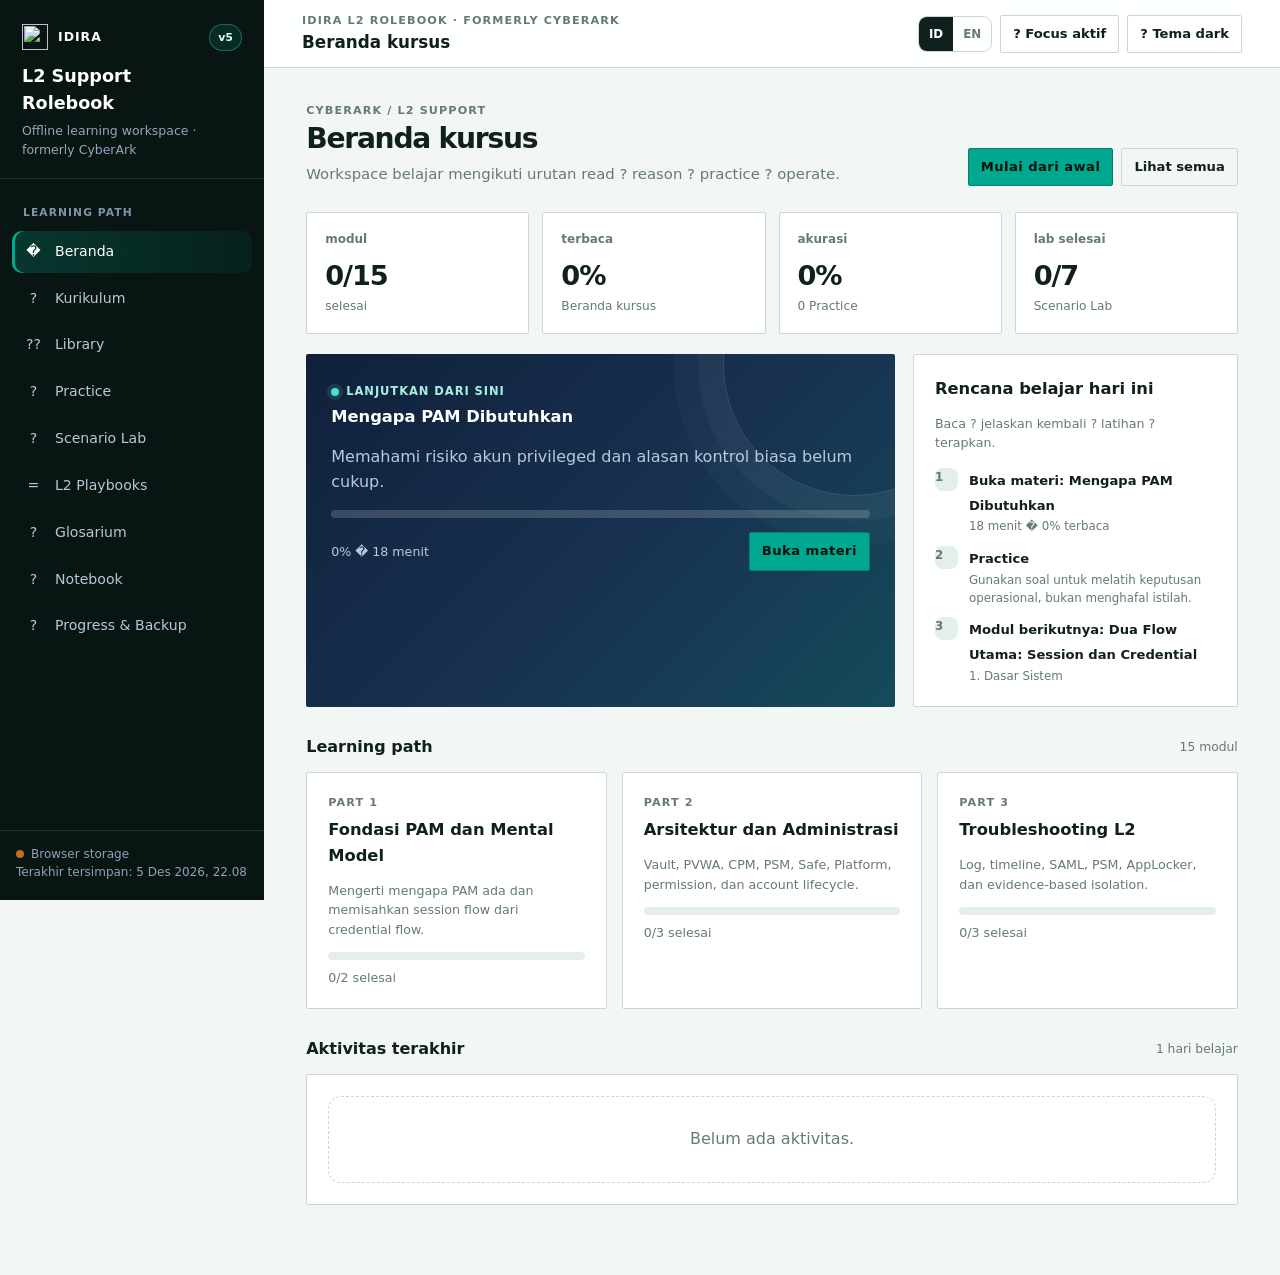
==== index.html @ cd7c9b1c "feat: Render official Idira logo, inject 20 training modules directly to curriculum, and fix compone" ====
<!doctype html>
<html lang="id">
<head>
<meta charset="utf-8">
<meta name="viewport" content="width=device-width,initial-scale=1">
<meta name="theme-color" content="#0b1220">
<title>IDIRA L2 Rolebook — formerly CyberArk</title>
<link rel="stylesheet" href="rolebook-assets/rolebook.css">
<link rel="stylesheet" href="rolebook-assets/rolebook-theme.css">
</head>
<body>
<a class="skip" href="#mainContent">Skip to main content</a>
<div class="app">
<aside class="sidebar" aria-label="Course navigation">
<div class="brand"><div><div class="brand-mark"><img class="brand-logo" src="rolebook-assets/icon-idira-logo.svg" alt="" aria-hidden="true"><span>IDIRA</span></div><h1>L2 Support Rolebook</h1><p>Offline learning workspace · formerly CyberArk</p></div><span class="tag version">v5</span></div>
<nav class="nav" id="mainNav"></nav>
<div class="sidebar-foot"><span class="sync-dot" id="syncDot"></span><span id="syncLabel">Loading progress</span><br><span id="lastSavedLabel"></span></div>
</aside>
<div class="main">
<header class="topbar"><div class="topbar-title"><div class="eyebrow" id="topEyebrow">IDIRA L2 Rolebook · formerly CyberArk</div><strong id="topTitle">Course home</strong></div><div class="top-actions"><div class="lang-group" aria-label="Language"><button data-action="lang" data-lang="id" aria-pressed="true">ID</button><button data-action="lang" data-lang="en" aria-pressed="false">EN</button></div><button class="icon-btn" data-action="focus" id="focusBtn" aria-pressed="false">Focus</button><button class="icon-btn" data-action="theme" id="themeBtn" aria-pressed="false">Theme</button></div></header>
<main class="content" id="mainContent" tabindex="-1"><div id="viewRoot"></div></main>
</div>
</div>
<div class="toast-region" id="toastRegion" aria-live="polite" aria-atomic="true"></div>
<input class="sr-only" type="file" id="importFile" accept="application/json,.json">
<script src="rolebook-assets/course-data.js"></script>
<script src="rolebook-assets/reference-data.js"></script>
<script src="rolebook-assets/reference-sources.js"></script>
<script src="rolebook-assets/cyberark-docs-index.js"></script>
<script src="rolebook-assets/reference-docs-atlas.js"></script>
<script src="rolebook-assets/inject-cyberbrainer.js"></script>
<script src="rolebook-assets/inject-idira-training.js"></script>
<script src="rolebook-assets/reference-deep-core.js"></script>
<script src="rolebook-assets/reference-deep-objects.js"></script>
<script src="rolebook-assets/reference-deep-architecture.js"></script>
<script src="rolebook-assets/reference-finalize.js"></script>
<script src="rolebook-assets/reference-expansion.js"></script>
<script src="rolebook-assets/rolebook-library-helpers.js"></script>
<script src="rolebook-assets/docs-explorer.js"></script>
<script src="rolebook-assets/rolebook.js"></script>
</body>
</html>
---- rolebook-assets/rolebook.css ----
﻿:root{--ink:#14233b;--ink2:#34425a;--muted:#66738a;--line:#d9e0ea;--surface:#fff;--surface2:#f6f8fb;--surface3:#eef3f8;--nav:#0d1729;--brand:#00a88f;--brand2:#087d70;--accent:#f0a33a;--danger:#c94646;--success:#16794f;--shadow:0 18px 45px rgba(20,35,59,.1);--radius:16px;--focus:#ff9f1c;--font:Inter,ui-sans-serif,system-ui,-apple-system,BlinkMacSystemFont,"Segoe UI",sans-serif;--mono:"Cascadia Code",Consolas,monospace}
:root[data-theme=dark]{--ink:#eef4fb;--ink2:#c8d3e2;--muted:#9caac0;--line:#304057;--surface:#101a2b;--surface2:#172235;--surface3:#1d2b41;--nav:#09101d;--brand:#32d5bd;--brand2:#58e5d1;--accent:#ffbd63;--danger:#ff8787;--success:#61d5a0;--shadow:0 18px 45px rgba(0,0,0,.25)}
*{box-sizing:border-box}html{font-size:16px;scroll-behavior:smooth}body{margin:0;background:var(--surface2);color:var(--ink);font-family:var(--font);line-height:1.55}button,input,select,textarea{font:inherit}button{cursor:pointer}button:disabled{cursor:not-allowed;opacity:.62}button:focus-visible,a:focus-visible,input:focus-visible,select:focus-visible,textarea:focus-visible{outline:3px solid var(--focus);outline-offset:3px}.skip{position:fixed;top:-60px;left:16px;z-index:99;background:var(--surface);color:var(--ink);padding:10px 14px;border-radius:8px;border:2px solid var(--focus)}.skip:focus{top:16px}.app{min-height:100vh;display:grid;grid-template-columns:264px minmax(0,1fr)}.sidebar{position:sticky;top:0;height:100vh;background:var(--nav);color:#dbe8f6;display:flex;flex-direction:column;z-index:5}.brand{padding:24px 22px 19px;border-bottom:1px solid rgba(255,255,255,.12);display:flex;justify-content:space-between;gap:10px}.brand-mark{display:flex;align-items:center;gap:10px;font-weight:800;letter-spacing:.08em;font-size:.78rem;color:#fff}.brand-mark i{width:27px;height:27px;border-radius:8px;background:linear-gradient(135deg,var(--brand),#61e8d1);display:grid;place-items:center;color:#06221e;font-style:normal;font-weight:900}.brand h1{margin:13px 0 0;color:#fff;font-size:1.1rem}.brand p{margin:3px 0 0;color:#91a7bf;font-size:.78rem}.version{height:max-content;color:#d9fff7!important;background:rgba(0,168,143,.15)!important;border-color:rgba(81,221,199,.35)!important}.nav{padding:18px 12px;display:grid;gap:5px}.nav-label{padding:8px 11px 4px;color:#7e94ad;text-transform:uppercase;letter-spacing:.1em;font-size:.67rem;font-weight:800}.nav-btn{width:100%;border:0;background:transparent;color:#b9c8d9;text-align:left;display:flex;align-items:center;gap:11px;padding:10px 11px;border-radius:10px;font-size:.88rem;transition:.18s}.nav-btn:hover{background:rgba(255,255,255,.08);color:#fff;transform:translateX(2px)}.nav-btn[aria-current=true]{background:linear-gradient(90deg,rgba(0,168,143,.23),rgba(0,168,143,.08));color:#fff;box-shadow:inset 3px 0 var(--brand)}.nav-icon{width:21px;text-align:center}.sidebar-foot{margin-top:auto;padding:14px 16px 18px;border-top:1px solid rgba(255,255,255,.12);font-size:.75rem;color:#8ea2ba}.sync-dot{display:inline-block;width:8px;height:8px;border-radius:50%;background:var(--accent);margin-right:7px}.sync-dot.online{background:#56d99b}.main{min-width:0;display:flex;flex-direction:column}.topbar{position:sticky;top:0;z-index:4;background:color-mix(in srgb,var(--surface) 92%,transparent);backdrop-filter:blur(13px);border-bottom:1px solid var(--line);min-height:68px;padding:12px clamp(18px,3vw,38px);display:flex;align-items:center;justify-content:space-between;gap:20px}.topbar-title{min-width:0}.eyebrow{font-size:.7rem;text-transform:uppercase;letter-spacing:.1em;color:var(--muted);font-weight:800}.topbar-title strong{display:block;white-space:nowrap;overflow:hidden;text-overflow:ellipsis;font-size:1.05rem}.top-actions,.page-actions,.reader-controls{display:flex;align-items:center;gap:8px;flex-wrap:wrap}.icon-btn,.small-btn,.primary-btn,.quiet-btn,.danger-btn{border:1px solid var(--line);border-radius:9px;background:var(--surface);color:var(--ink);min-height:38px;padding:8px 12px;font-weight:700;font-size:.82rem;text-decoration:none;transition:.18s}.icon-btn:hover,.small-btn:hover,.quiet-btn:hover{transform:translateY(-1px);box-shadow:0 6px 16px rgba(20,35,59,.1);border-color:var(--brand)}.primary-btn{background:var(--brand);border-color:var(--brand);color:#05241f;box-shadow:0 8px 18px rgba(0,168,143,.18)}.primary-btn:hover{background:var(--brand2);transform:translateY(-1px)}.quiet-btn{background:var(--surface2)}.danger-btn{color:var(--danger);border-color:color-mix(in srgb,var(--danger) 45%,var(--line))}.lang-group{display:flex;border:1px solid var(--line);border-radius:9px;overflow:hidden;background:var(--surface)}.lang-group button{border:0;background:transparent;color:var(--muted);padding:8px 10px;font-size:.74rem;font-weight:800}.lang-group button[aria-pressed=true]{background:var(--ink);color:var(--surface)}.content{width:min(1420px,100%);margin:0 auto;padding:34px clamp(18px,3.3vw,52px) 70px}.view{animation:fade .22s ease both}@keyframes fade{from{opacity:0;transform:translateY(4px)}to{opacity:1;transform:none}}.page-head{display:flex;align-items:flex-end;justify-content:space-between;gap:22px;margin-bottom:26px}.page-head h2{margin:3px 0 0;font-size:clamp(1.55rem,2.2vw,2.15rem);letter-spacing:-.045em;line-height:1.15}.page-head p{margin:8px 0 0;color:var(--muted);max-width:720px;font-size:.93rem}.metric-grid{display:grid;grid-template-columns:repeat(4,minmax(0,1fr));gap:13px;margin-bottom:20px}.metric,.card{background:var(--surface);border:1px solid var(--line);border-radius:var(--radius);box-shadow:0 4px 16px rgba(20,35,59,.035)}.metric{padding:17px 18px}.metric-label{color:var(--muted);font-size:.75rem;font-weight:700}.metric-value{font-size:1.7rem;font-weight:850;letter-spacing:-.04em;margin-top:6px}.metric-sub{font-size:.76rem;color:var(--muted)}.card-pad{padding:21px}.card h3{margin:0;font-size:1.02rem}.card p{color:var(--muted)}.muted{color:var(--muted)}.small{font-size:.79rem}.layout-2{display:grid;grid-template-columns:minmax(0,1.45fr) minmax(280px,.8fr);gap:18px}.layout-3{display:grid;grid-template-columns:repeat(3,minmax(0,1fr));gap:15px}.section-title{display:flex;align-items:center;justify-content:space-between;gap:12px;margin:28px 0 12px}.section-title h3{margin:0;font-size:1rem}.section-title span{color:var(--muted);font-size:.77rem}.progress-track{height:8px;background:var(--surface3);border-radius:999px;overflow:hidden}.progress-fill{height:100%;background:linear-gradient(90deg,var(--brand),#54d5bf);border-radius:inherit;transition:width .35s}.hero-card{background:linear-gradient(135deg,#10203a,#183351 58%,#0e6e66 160%);color:#fff;border:0;position:relative;overflow:hidden}.hero-card:after{content:"";position:absolute;width:260px;height:260px;border:1px solid rgba(255,255,255,.14);border-radius:50%;right:-90px;top:-120px;box-shadow:0 0 0 25px rgba(255,255,255,.035),0 0 0 50px rgba(255,255,255,.025)}.hero-card .muted{color:#b9cadc}.hero-content{position:relative;z-index:1;padding:25px}.hero-content p{max-width:650px}.kicker{display:inline-flex;align-items:center;gap:7px;color:#a6f0df;font-size:.72rem;font-weight:800;letter-spacing:.08em;text-transform:uppercase}.kicker:before{content:"";width:8px;height:8px;border-radius:50%;background:#51ddc7;box-shadow:0 0 0 4px rgba(81,221,199,.15)}.split{display:flex;align-items:center;justify-content:space-between;gap:20px}.tag,.badge{display:inline-flex;align-items:center;border-radius:999px;padding:4px 8px;font-size:.69rem;font-weight:800;border:1px solid var(--line);background:var(--surface2);color:var(--ink2)}.badge.complete{background:color-mix(in srgb,var(--success) 14%,var(--surface));border-color:color-mix(in srgb,var(--success) 38%,var(--line));color:var(--success)}.badge.current{background:color-mix(in srgb,var(--brand) 13%,var(--surface));border-color:color-mix(in srgb,var(--brand) 42%,var(--line));color:var(--brand2)}.list{display:grid;gap:10px}.activity{display:flex;gap:12px;padding:11px 0;border-bottom:1px solid var(--line)}.activity:last-child{border:0}.activity-mark{width:29px;height:29px;border-radius:9px;background:var(--surface3);display:grid;place-items:center;flex:none}.activity strong{font-size:.82rem}.activity p{margin:1px 0 0;font-size:.75rem}.plan-list{display:grid;gap:10px;margin-top:15px}.plan-item{display:flex;gap:11px;align-items:flex-start}.plan-num{width:23px;height:23px;border-radius:8px;display:grid;place-items:center;background:var(--surface3);color:var(--brand2);font-weight:900;font-size:.72rem;flex:none}.plan-item strong{font-size:.82rem}.plan-item span{display:block;color:var(--muted);font-size:.74rem}.search-row{display:flex;gap:10px;flex-wrap:wrap;margin-bottom:18px}.field{width:100%;background:var(--surface);color:var(--ink);border:1px solid var(--line);border-radius:10px;padding:10px 12px;min-height:42px}.module-grid{display:grid;grid-template-columns:repeat(2,minmax(0,1fr));gap:13px}.module-card{padding:17px;border:1px solid var(--line);border-radius:14px;background:var(--surface);display:flex;flex-direction:column;gap:10px;min-height:190px;transition:.18s}.module-card:hover{transform:translateY(-2px);box-shadow:var(--shadow);border-color:var(--brand)}.module-top,.module-foot{display:flex;align-items:flex-start;justify-content:space-between;gap:10px}.module-no{font-family:var(--mono);font-size:.7rem;color:var(--brand2);font-weight:800}.module-card h4{font-size:1rem;line-height:1.3;margin:0}.module-card p{font-size:.8rem;margin:0}.module-tags{display:flex;gap:7px;flex-wrap:wrap}.module-foot{margin-top:auto;align-items:center}.part-block{margin-top:26px}.part-head{display:flex;align-items:flex-start;justify-content:space-between;gap:18px;margin-bottom:11px}.part-head h3{margin:0;font-size:1.08rem}.part-head p{margin:3px 0 0;color:var(--muted);font-size:.8rem}
.reader-shell{display:grid;grid-template-columns:235px minmax(0,1fr);gap:18px;align-items:start}.reader-side{position:sticky;top:91px;max-height:calc(100vh - 115px);overflow:auto}.reader-side h3{font-size:.75rem;text-transform:uppercase;letter-spacing:.1em;color:var(--muted);margin:0 0 9px}.reader-nav{display:grid;gap:5px}.reader-nav button{border:1px solid transparent;background:transparent;color:var(--ink2);text-align:left;border-radius:10px;padding:9px 10px;font-size:.78rem;line-height:1.35}.reader-nav button:hover,.reader-nav button.active{background:var(--surface);border-color:var(--brand);color:var(--ink)}.reader-nav button strong{display:block;font-size:.72rem;color:var(--brand2);margin-bottom:2px}.reader-main{min-width:0}.reader-head{padding:23px 25px;border-bottom:1px solid var(--line)}.reader-head-top{display:flex;align-items:flex-start;justify-content:space-between;gap:20px}.reader-head h2{margin:5px 0 0;font-size:clamp(1.45rem,2.4vw,2.1rem);line-height:1.12;letter-spacing:-.05em}.reader-head p{color:var(--muted);margin:9px 0 0;max-width:760px}.reader-meta{display:flex;gap:7px;flex-wrap:wrap;margin-top:14px}.reader-meta button{cursor:pointer}.reader-scroll{max-height:calc(100vh - 245px);min-height:430px;overflow:auto;padding:26px 30px 34px;scroll-behavior:smooth}.lesson-content{max-width:860px}.lesson-block h2{font-size:1.42rem;letter-spacing:-.035em;line-height:1.2;margin:0 0 10px}.lesson-block h3{font-size:1.04rem;letter-spacing:-.02em;margin:25px 0 7px}.lesson-block p{margin:0 0 13px;color:var(--ink2);font-size:.96rem;line-height:1.78}.lesson-block li{color:var(--ink2);font-size:.94rem;line-height:1.7;margin:5px 0}.lesson-block ul,.lesson-block ol{padding-left:22px}.callout{border-left:4px solid var(--brand);background:color-mix(in srgb,var(--brand) 8%,var(--surface));padding:14px 16px;border-radius:0 11px 11px 0;margin:18px 0;color:var(--ink2)}.callout.safe{border-left-color:var(--success)}.callout.warn{border-left-color:var(--accent)}.reader-extras{display:grid;grid-template-columns:repeat(2,minmax(0,1fr));gap:13px;margin:24px 0}.extra-card{border:1px solid var(--line);border-radius:13px;padding:15px;background:var(--surface2)}.extra-card h3{margin:0 0 9px;font-size:.9rem}.extra-card ul{padding-left:19px;margin:0}.extra-card li{font-size:.8rem;margin:5px 0;color:var(--ink2)}.reader-footer{padding:17px 25px;border-top:1px solid var(--line);display:flex;align-items:center;justify-content:space-between;gap:12px;flex-wrap:wrap}.gate{margin-top:20px;padding:15px;border-radius:13px;background:var(--surface2);border:1px solid var(--line);display:flex;align-items:center;justify-content:space-between;gap:14px}.gate.ready{border-color:color-mix(in srgb,var(--success) 50%,var(--line));background:color-mix(in srgb,var(--success) 8%,var(--surface))}.gate strong{display:block;font-size:.84rem}.gate span{display:block;color:var(--muted);font-size:.76rem;margin-top:3px}.reader-note{margin-top:20px}.reader-note textarea{min-height:105px}.check-list{display:grid;gap:9px;padding:0;margin:0;list-style:none}.check-list li{display:flex;gap:9px;align-items:flex-start;color:var(--ink2);font-size:.82rem}.check-list li:before{content:"✓";width:19px;height:19px;border-radius:6px;background:color-mix(in srgb,var(--brand) 15%,var(--surface));color:var(--brand2);display:grid;place-items:center;font-weight:900;font-size:.7rem;flex:none}.form-grid{display:grid;grid-template-columns:repeat(2,minmax(0,1fr));gap:15px}.form-label{display:grid;gap:6px;color:var(--ink2);font-size:.78rem;font-weight:800}.notice{border-left:4px solid var(--accent);background:color-mix(in srgb,var(--accent) 10%,var(--surface));padding:13px 15px;border-radius:0 10px 10px 0;color:var(--ink2);font-size:.81rem}.quiz-head{display:flex;align-items:center;justify-content:space-between;gap:15px;margin-bottom:15px}.quiz-head strong{font-size:.8rem}.quiz-head span{font-size:.75rem;color:var(--muted)}.question-card{max-width:920px}.question-card h3{font-size:1.35rem;line-height:1.35;letter-spacing:-.03em;margin:6px 0 22px}.choice-grid{display:grid;gap:9px}.choice{width:100%;text-align:left;border:1px solid var(--line);background:var(--surface);color:var(--ink);border-radius:12px;padding:13px 15px;display:flex;align-items:flex-start;gap:11px;line-height:1.45}.choice:hover{border-color:var(--brand);background:color-mix(in srgb,var(--brand) 4%,var(--surface))}.choice.selected{border-color:var(--brand);box-shadow:inset 0 0 0 2px var(--brand);background:color-mix(in srgb,var(--brand) 7%,var(--surface))}.choice.correct{border-color:var(--success);background:color-mix(in srgb,var(--success) 9%,var(--surface))}.choice.wrong{border-color:var(--danger);background:color-mix(in srgb,var(--danger) 8%,var(--surface))}.choice-indicator{width:24px;height:24px;border-radius:50%;border:2px solid var(--line);display:grid;place-items:center;flex:none;font-size:.7rem;font-weight:900}.choice.selected .choice-indicator{border-color:var(--brand);background:var(--brand);color:#05241f}.choice.correct .choice-indicator{border-color:var(--success);background:var(--success);color:#fff}.choice.wrong .choice-indicator{border-color:var(--danger);background:var(--danger);color:#fff}.feedback{margin-top:17px;padding:15px;border-radius:12px;border:1px solid var(--line)}.feedback.good{border-color:color-mix(in srgb,var(--success) 45%,var(--line));background:color-mix(in srgb,var(--success) 8%,var(--surface))}.feedback.bad{border-color:color-mix(in srgb,var(--danger) 45%,var(--line));background:color-mix(in srgb,var(--danger) 7%,var(--surface))}.feedback strong{display:block;font-size:.88rem}.feedback p{margin:5px 0 0;color:var(--ink2);font-size:.82rem}.quiz-actions{display:flex;justify-content:space-between;align-items:center;gap:10px;margin-top:20px;flex-wrap:wrap}.result-score{font-size:3rem;font-weight:900;letter-spacing:-.06em;color:var(--brand2)}.result-label{color:var(--muted);font-size:.86rem}.result-grid{display:grid;grid-template-columns:repeat(3,minmax(0,1fr));gap:10px;margin:18px 0}.result-stat{background:var(--surface2);border-radius:11px;padding:13px}.result-stat strong{display:block;font-size:1.2rem}.result-stat span{font-size:.73rem;color:var(--muted)}.segmented{display:flex;gap:5px;padding:4px;border:1px solid var(--line);background:var(--surface2);border-radius:11px;width:max-content;max-width:100%;flex-wrap:wrap}.segmented button{border:0;background:transparent;color:var(--muted);border-radius:8px;padding:8px 11px;font-size:.76rem;font-weight:800}.segmented button.active{background:var(--surface);color:var(--ink);box-shadow:0 2px 8px rgba(20,35,59,.08)}
.case-shell,.guide-shell,.notebook-shell{display:grid;grid-template-columns:280px minmax(0,1fr);gap:16px}.case-list,.guide-list,.note-tabs{display:grid;gap:7px}.case-list button,.guide-list button,.note-tabs button{border:1px solid var(--line);background:var(--surface);color:var(--ink);border-radius:10px;text-align:left;padding:11px 12px}.case-list button:hover,.case-list button.active,.guide-list button.active,.note-tabs button.active{border-color:var(--brand);background:color-mix(in srgb,var(--brand) 6%,var(--surface))}.case-list strong,.guide-list strong,.note-tabs strong{display:block;font-size:.8rem}.case-list span,.guide-list span,.note-tabs span{display:block;color:var(--muted);font-size:.7rem;margin-top:2px}.case-detail h3,.guide-detail h3{font-size:1.35rem;margin:4px 0;letter-spacing:-.04em}.case-detail p,.guide-detail p{font-size:.88rem}.evidence{display:grid;gap:7px;margin:14px 0}.evidence-item{display:flex;gap:9px;font-size:.81rem;color:var(--ink2);background:var(--surface2);padding:9px;border-radius:9px}.evidence-item:before{content:"•";color:var(--brand);font-size:1.25rem;line-height:.8}.investigation{counter-reset:invest}.investigation li{counter-increment:invest;list-style:none;display:flex;gap:10px;color:var(--ink2);font-size:.82rem;margin:9px 0}.investigation li:before{content:counter(invest);width:22px;height:22px;border-radius:7px;background:var(--surface3);color:var(--brand2);display:grid;place-items:center;font-weight:900;font-size:.7rem;flex:none}.step-list{counter-reset:steps;display:grid;gap:8px;padding:0;margin:0;list-style:none}.step-list li{counter-increment:steps;display:flex;gap:10px;font-size:.82rem;color:var(--ink2)}.step-list li:before{content:counter(steps);display:grid;place-items:center;width:22px;height:22px;border-radius:7px;background:var(--surface3);color:var(--brand2);font-weight:900;font-size:.7rem;flex:none}.guide-detail h4,.case-detail h4{margin:19px 0 7px;font-size:.87rem}.glossary-grid{display:grid;grid-template-columns:repeat(3,minmax(0,1fr));gap:11px}.term-card{border:1px solid var(--line);background:var(--surface);border-radius:13px;padding:15px;min-height:150px;display:flex;flex-direction:column;gap:9px}.term-card button{border:0;background:transparent;padding:0;text-align:left;color:var(--ink)}.term-card strong{font-size:.94rem}.term-card p{font-size:.8rem;margin:0;color:var(--muted)}.term-actions{display:flex;justify-content:space-between;align-items:center;margin-top:auto}.known{color:var(--success);font-size:.73rem;font-weight:800}textarea.field{resize:vertical;min-height:280px;line-height:1.6}.activity-table{display:grid}.activity-row{display:grid;grid-template-columns:125px 1fr 85px;gap:12px;padding:11px 0;border-bottom:1px solid var(--line);font-size:.78rem}.activity-row span{color:var(--muted)}.heatmap{display:flex;gap:5px;flex-wrap:wrap}.heat-day{width:22px;height:22px;border-radius:5px;background:var(--surface3);border:1px solid var(--line)}.heat-day.active{background:var(--brand);border-color:var(--brand)}.heat-day.today{box-shadow:0 0 0 2px var(--focus)}.empty{padding:30px;text-align:center;color:var(--muted);border:1px dashed var(--line);border-radius:13px}.toast-region{position:fixed;right:20px;bottom:20px;z-index:20;display:grid;gap:9px;max-width:min(390px,calc(100vw - 40px))}.toast{background:var(--nav);color:#fff;border:1px solid rgba(255,255,255,.18);box-shadow:var(--shadow);border-radius:11px;padding:12px 14px;font-size:.8rem;animation:toast-in .2s ease both}.toast.ok{border-left:4px solid #54d99b}.toast.warn{border-left:4px solid var(--accent)}@keyframes toast-in{from{opacity:0;transform:translateY(8px)}to{opacity:1;transform:none}}.sr-only{position:absolute;width:1px;height:1px;padding:0;margin:-1px;overflow:hidden;clip:rect(0,0,0,0);white-space:nowrap;border:0}.no-motion *{animation:none!important;transition:none!important;scroll-behavior:auto!important}
@media(max-width:1100px){.app{grid-template-columns:220px minmax(0,1fr)}.metric-grid{grid-template-columns:repeat(2,minmax(0,1fr))}.glossary-grid{grid-template-columns:repeat(2,minmax(0,1fr))}.reader-shell{grid-template-columns:205px minmax(0,1fr)}}@media(max-width:820px){.app{display:block}.sidebar{height:auto;position:sticky;top:0}.brand{padding:13px 17px}.brand h1,.brand p{display:none}.nav{display:flex;overflow:auto;padding:8px 10px;border-top:1px solid rgba(255,255,255,.1);gap:5px}.nav-label{display:none}.nav-btn{width:auto;white-space:nowrap;padding:9px 11px;font-size:.76rem}.nav-icon{display:none}.sidebar-foot{display:none}.topbar{top:54px;min-height:58px;padding:10px 14px}.topbar-title strong{font-size:.88rem}.top-actions{gap:4px}.icon-btn,.small-btn,.primary-btn,.quiet-btn,.danger-btn{min-height:35px;padding:7px 9px;font-size:.74rem}.content{padding:24px 14px 55px}.page-head{display:block}.page-actions{margin-top:14px}.layout-2,.layout-3,.case-shell,.guide-shell,.notebook-shell{grid-template-columns:1fr}.reader-shell{display:block}.reader-side{position:static;max-height:none;margin-bottom:13px}.reader-nav,.case-list,.guide-list,.note-tabs{display:flex;overflow:auto;padding-bottom:3px}.reader-nav button,.case-list button,.guide-list button,.note-tabs button{min-width:190px}.reader-scroll{max-height:none;min-height:0;padding:22px 18px 28px}.reader-head{padding:19px}.reader-footer{padding:15px 18px}.reader-extras,.form-grid{grid-template-columns:1fr}.module-grid{grid-template-columns:1fr}.glossary-grid{grid-template-columns:1fr}.activity-row{grid-template-columns:90px 1fr}.activity-row span:last-child{display:none}}
@media(prefers-reduced-motion:reduce){*,*::before,*::after{animation-duration:.001ms!important;animation-iteration-count:1!important;scroll-behavior:auto!important;transition-duration:.001ms!important}}

.focus-mode .app{grid-template-columns:1fr}.focus-mode .sidebar{display:none}.focus-mode .content{width:min(1120px,100%)}@media(max-width:820px){.focus-mode .topbar{top:0}}

.atlas-intro{margin-bottom:20px;border-color:color-mix(in srgb,var(--brand) 40%,var(--line));background:color-mix(in srgb,var(--brand) 3%,var(--surface))}
.atlas-map{display:flex;align-items:center;gap:12px;margin-top:16px;flex-wrap:wrap}
.atlas-map div{background:var(--surface);border:1px solid var(--line);border-radius:12px;padding:12px 16px;flex:1;min-width:140px;box-shadow:0 4px 12px rgba(0,0,0,.03)}
.atlas-map.secondary div{background:var(--surface2)}
.atlas-map i{color:var(--muted);font-style:normal;font-weight:900}
.atlas-map strong{display:block;font-size:1.1rem;color:var(--brand2)}
.atlas-map span{display:block;font-weight:800;font-size:.85rem;margin-top:2px}
.atlas-map small{display:block;color:var(--muted);font-size:.75rem;line-height:1.3;margin-top:4px}
.ref-shell{display:grid;grid-template-columns:260px minmax(0,1fr);gap:16px;align-items:start}
.ref-list{display:flex;flex-direction:column;gap:6px;position:sticky;top:80px;max-height:calc(100vh - 100px);overflow-y:auto}
.ref-item{text-align:left;border:1px solid var(--line);background:var(--surface);border-radius:10px;padding:12px;transition:.15s}
.ref-item:hover,.ref-item.active{border-color:var(--brand);background:color-mix(in srgb,var(--brand) 5%,var(--surface))}
.ref-item strong{display:block;font-size:.85rem}
.ref-item span{display:block;font-size:.72rem;color:var(--muted);margin-top:3px}
.ref-entry{border-bottom:1px solid var(--line);padding-bottom:24px;margin-bottom:24px}
.ref-entry:last-child{border-bottom:0;padding-bottom:0;margin-bottom:0}
.ref-entry h3{font-size:1.4rem;letter-spacing:-.03em;margin:8px 0 18px}
.ref-section{margin-bottom:18px}
.ref-section h4{font-size:.88rem;text-transform:uppercase;letter-spacing:.05em;color:var(--muted);margin:0 0 8px;border-bottom:1px solid var(--surface3);padding-bottom:6px}
.ref-section p,.ref-section li{font-size:.9rem;line-height:1.65;color:var(--ink2)}
.ref-section ul{margin:0;padding-left:20px}
.ref-section li{margin-bottom:6px}
.definition-lead p{font-size:1.05rem;color:var(--ink);font-weight:500;line-height:1.6}
.coverage-grid{display:grid;grid-template-columns:repeat(auto-fill,minmax(240px,1fr));gap:10px}
.coverage-item{text-align:left;border:1px solid var(--line);background:var(--surface);border-radius:10px;padding:12px;transition:.15s}
.coverage-item:hover{border-color:var(--brand);box-shadow:var(--shadow);transform:translateY(-2px)}
.coverage-item strong{display:block;font-size:.85rem}
.coverage-item span{display:block;font-size:.72rem;color:var(--brand2);margin-top:4px}
@media(max-width:820px){.ref-shell{grid-template-columns:1fr}.ref-list{position:static;max-height:300px}.atlas-map{flex-direction:column;align-items:stretch}.atlas-map i{display:none}}

.coverage-item.active{border-color:var(--brand);background:color-mix(in srgb,var(--brand) 6%,var(--surface))}

.prereq-grid { display: grid; gap: 8px; margin-top: 14px; grid-template-columns: repeat(auto-fill, minmax(220px, 1fr)); }
.prereq-link { background: var(--surface2); border: 1px solid var(--line); border-radius: 9px; padding: 10px 14px; text-align: left; transition: 0.18s; cursor: pointer; display: flex; flex-direction: column; }
.prereq-link:hover { background: var(--surface); border-color: var(--brand); transform: translateY(-1px); box-shadow: 0 4px 12px rgba(0,168,143,0.1); }
.prereq-link strong, .prereq-link span { font-weight: 800; font-size: 0.88rem; color: var(--ink); display: block; margin-bottom: 3px; }
.prereq-link small { font-size: 0.72rem; color: var(--muted); }
.prereq-link.required { border-left: 3px solid var(--brand); }
.read-first { margin-bottom: 24px; padding-bottom: 20px; border-bottom: 1px solid var(--line); }
.read-first-head { display: flex; align-items: flex-start; justify-content: space-between; gap: 15px; }
.read-first-head h3 { margin: 4px 0 0; font-size: 1.15rem; }
.read-first-head p { margin: 4px 0 0; color: var(--muted); font-size: 0.82rem; }
.article-meta { display: flex; justify-content: space-between; align-items: flex-start; gap: 20px; margin-bottom: 18px; }
.meta-chips { display: flex; gap: 8px; }
.provenance-banner { background: color-mix(in srgb, var(--brand) 6%, var(--surface2)); border: 1px solid color-mix(in srgb, var(--brand) 35%, var(--line)); padding: 14px 18px; border-radius: 11px; margin-bottom: 24px; }
.provenance-banner p { margin: 5px 0 0; font-size: 0.82rem; color: var(--ink2); }
.chapter-section { margin-top: 24px; }
.chapter-section h4 { font-size: 1.05rem; margin: 0 0 10px; color: var(--ink); border-bottom: 1px solid var(--line); padding-bottom: 6px; }
.chapter-section p { font-size: 0.95rem; line-height: 1.6; margin: 0 0 14px; color: var(--ink2); }
.chapter-section ul { margin: 0 0 14px; padding-left: 20px; color: var(--ink2); font-size: 0.93rem; }
.chapter-section li { margin-bottom: 6px; }
.source-marks { display: inline-flex; gap: 4px; margin-left: 6px; vertical-align: baseline; }
.source-mark { background: var(--surface2); border: 1px solid var(--line); color: var(--muted); font-size: 0.65rem; font-weight: 800; border-radius: 4px; padding: 2px 5px; cursor: pointer; transition: 0.15s; }
.source-mark:hover { background: var(--brand); color: #05241f; border-color: var(--brand); }
.evidence-grid { display: grid; grid-template-columns: 1fr 1fr; gap: 20px; margin-top: 28px; }
.version-warning { margin-top: 28px; background: color-mix(in srgb, var(--danger) 8%, var(--surface)); border-left: 4px solid var(--danger); padding: 14px 18px; border-radius: 4px 12px 12px 4px; }
.version-warning p { margin: 6px 0 0; font-size: 0.85rem; color: var(--ink2); }
.article-sources { display: grid; gap: 8px; margin-top: 14px; grid-template-columns: repeat(auto-fill, minmax(260px, 1fr)); }
.source-card-mini { background: var(--surface2); border: 1px solid var(--line); border-radius: 9px; padding: 10px 14px; text-align: left; cursor: pointer; transition: 0.18s; }
.source-card-mini:hover { border-color: var(--brand); background: var(--surface); }
.source-card-mini strong { display: block; font-size: 0.72rem; color: var(--brand); margin-bottom: 3px; }
.source-card-mini span { display: block; font-size: 0.85rem; font-weight: 700; margin-bottom: 3px; }
.source-card-mini small { font-size: 0.7rem; color: var(--muted); }
.bibliography-intro { margin-bottom: 24px; }
.source-catalog { display: grid; gap: 16px; }
.source-record { background: var(--surface); border: 1px solid var(--line); border-radius: 12px; padding: 18px 22px; transition: 0.2s; }
.source-record.active { border-color: var(--brand); box-shadow: 0 0 0 1px var(--brand), 0 6px 20px rgba(0,168,143,0.12); }
.source-record-top { display: flex; justify-content: space-between; margin-bottom: 8px; }
.source-id { font-weight: 800; color: var(--brand); font-size: 0.85rem; }
.source-record h3 { margin: 0 0 6px; font-size: 1.1rem; }
.source-record p { margin: 0 0 8px; color: var(--ink2); }
.inline-ref { display: inline-flex; align-items: center; background: color-mix(in srgb, var(--brand) 12%, transparent); border: 1px solid color-mix(in srgb, var(--brand) 40%, transparent); color: var(--brand2); font-weight: 700; font-size: inherit; font-family: inherit; padding: 0 5px; border-radius: 6px; margin: 0 2px; cursor: pointer; transition: 0.18s; }
.inline-ref:hover { background: var(--brand); color: #05241f; transform: translateY(-1px); box-shadow: 0 3px 8px rgba(0,168,143,0.18); }
.inline-ref:focus-visible { outline: 3px solid var(--focus); outline-offset: 1px; }
@media (max-width: 820px) { .evidence-grid { grid-template-columns: 1fr; gap: 14px; } .article-sources { grid-template-columns: 1fr; } .prereq-grid { grid-template-columns: 1fr; } }



.brand-logo{width:26px;height:26px;flex:0 0 auto;display:block}.brand-mark span{display:inline-block}
---- rolebook-assets/rolebook-theme.css ----
﻿:root { --ink: #10201e; --ink2: #334c48; --muted: #647a75; --line: #cad8d4; --surface: #ffffff; --surface2: #f2f6f4; --surface3: #e4eeea; --nav: #081512; --brand: #00a88f; --brand2: #087d70; --accent: #c56b19; --focus: #00a88f; --shadow: none; --radius: 2px; }
:root[data-theme="dark"] { --ink: #edf7f3; --ink2: #c1d4ce; --muted: #8ba8a0; --line: #2c4942; --surface: #0d1b18; --surface2: #101f1c; --surface3: #17302a; --nav: #050d0b; --brand: #35d7be; --brand2: #7ae8d6; --accent: #f0a15a; --focus: #35d7be; }
.metric, .card, .module-card, .question-card, .part-block, .choice, .evidence-item, .source-record, .term-card, .atlas-map div { border-radius: 2px !important; box-shadow: none !important; } .field, .icon-btn, .small-btn, .primary-btn, .quiet-btn, .danger-btn, .segmented, .segmented button, .case-list button, .guide-list button, .note-tabs button, .reader-nav button, .step-list button { border-radius: 2px !important; box-shadow: none !important; transition: none !important; } .primary-btn { background: var(--brand) !important; border-color: var(--brand2) !important; color: #03110e !important; font-weight: 800; letter-spacing: 0.035em; } .primary-btn:hover { background: var(--brand2) !important; transform: none !important; box-shadow: 2px 2px 0 var(--brand) !important; } .module-card:hover { transform: none !important; box-shadow: inset 4px 0 var(--brand) !important; }
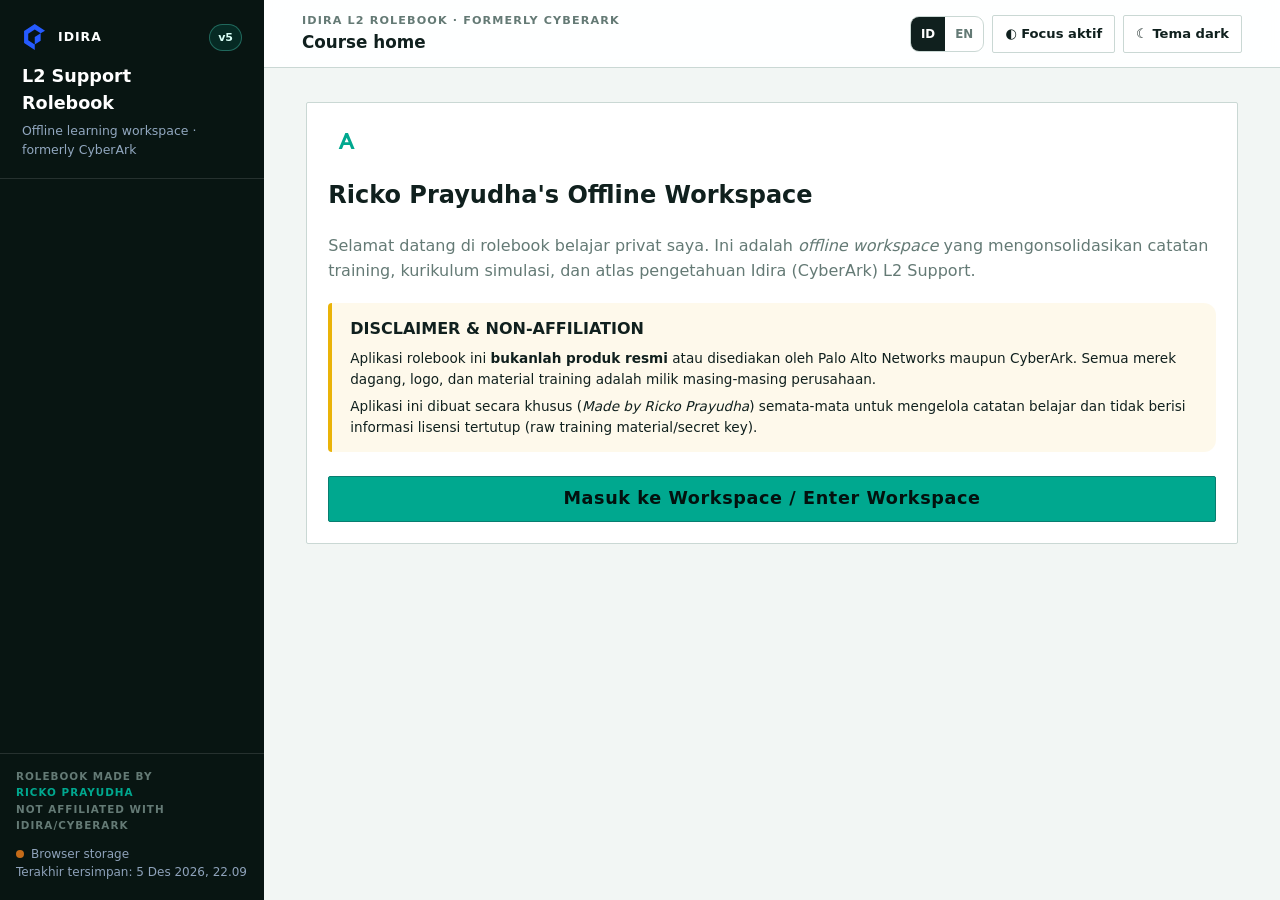
==== commit be05e364: "fix(ui): inject Ricko Prayudha workspace branding, fix render syntax error, update logo to IDIRA" ====
--- a/index.html
+++ b/index.html
@@ -5,7 +5,7 @@
 <meta name="viewport" content="width=device-width,initial-scale=1">
 <meta name="theme-color" content="#0b1220">
 <title>IDIRA L2 Rolebook — formerly CyberArk</title>
-<link rel="stylesheet" href="rolebook-assets/rolebook.css">
+<link rel="stylesheet" href="rolebook-assets/rolebook.css?v=6">
 <link rel="stylesheet" href="rolebook-assets/rolebook-theme.css">
 </head>
 <body>
@@ -14,7 +14,7 @@
 <aside class="sidebar" aria-label="Course navigation">
 <div class="brand"><div><div class="brand-mark"><img class="brand-logo" src="rolebook-assets/icon-idira-logo.svg" alt="" aria-hidden="true"><span>IDIRA</span></div><h1>L2 Support Rolebook</h1><p>Offline learning workspace · formerly CyberArk</p></div><span class="tag version">v5</span></div>
 <nav class="nav" id="mainNav"></nav>
-<div class="sidebar-foot"><span class="sync-dot" id="syncDot"></span><span id="syncLabel">Loading progress</span><br><span id="lastSavedLabel"></span></div>
+<div class="sidebar-foot"><div id="watermark" style="font-size:0.65rem;color:var(--muted);text-transform:uppercase;letter-spacing:1px;font-weight:800;margin-bottom:12px">Rolebook Made By<br><strong style="color:var(--brand)">Ricko Prayudha</strong><br>Not affiliated with Idira/CyberArk</div><span class="sync-dot" id="syncDot"></span><span id="syncLabel">Loading progress</span><br><span id="lastSavedLabel"></span></div>
 </aside>
 <div class="main">
 <header class="topbar"><div class="topbar-title"><div class="eyebrow" id="topEyebrow">IDIRA L2 Rolebook · formerly CyberArk</div><strong id="topTitle">Course home</strong></div><div class="top-actions"><div class="lang-group" aria-label="Language"><button data-action="lang" data-lang="id" aria-pressed="true">ID</button><button data-action="lang" data-lang="en" aria-pressed="false">EN</button></div><button class="icon-btn" data-action="focus" id="focusBtn" aria-pressed="false">Focus</button><button class="icon-btn" data-action="theme" id="themeBtn" aria-pressed="false">Theme</button></div></header>
@@ -37,7 +37,7 @@
 <script src="rolebook-assets/reference-expansion.js"></script>
 <script src="rolebook-assets/rolebook-library-helpers.js"></script>
 <script src="rolebook-assets/docs-explorer.js"></script>
-<script src="rolebook-assets/rolebook.js"></script>
+<script src="rolebook-assets/rolebook.js?v=6"></script>
 </body>
 </html>
 
--- a/rolebook-assets/rolebook.css
+++ b/rolebook-assets/rolebook.css
@@ -87,3 +87,4 @@
 
 
 .brand-logo{width:26px;height:26px;flex:0 0 auto;display:block}.brand-mark span{display:inline-block}
+.nav-icon svg{display:block;width:20px;height:20px}
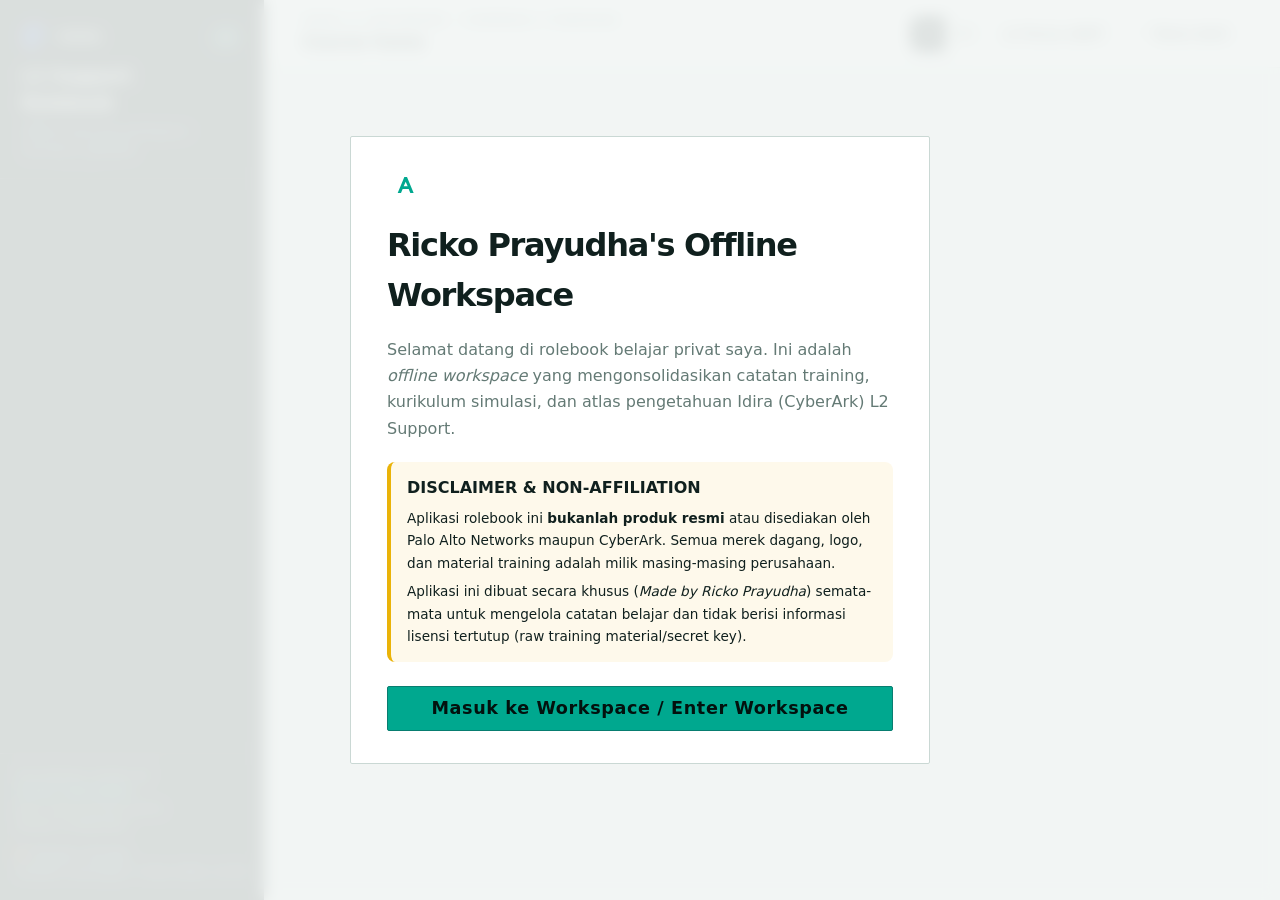
==== commit 92915dc9: "chore: bump asset cache versions to v7 for deployment stability" ====
--- a/index.html
+++ b/index.html
@@ -5,14 +5,14 @@
 <meta name="viewport" content="width=device-width,initial-scale=1">
 <meta name="theme-color" content="#0b1220">
 <title>IDIRA L2 Rolebook — formerly CyberArk</title>
-<link rel="stylesheet" href="rolebook-assets/rolebook.css?v=6">
+<link rel="stylesheet" href="rolebook-assets/rolebook.css?v=7">
 <link rel="stylesheet" href="rolebook-assets/rolebook-theme.css">
 </head>
 <body>
 <a class="skip" href="#mainContent">Skip to main content</a>
 <div class="app">
 <aside class="sidebar" aria-label="Course navigation">
-<div class="brand"><div><div class="brand-mark"><img class="brand-logo" src="rolebook-assets/icon-idira-logo.svg" alt="" aria-hidden="true"><span>IDIRA</span></div><h1>L2 Support Rolebook</h1><p>Offline learning workspace · formerly CyberArk</p></div><span class="tag version">v5</span></div>
+<div class="brand"><div><div class="brand-mark"><img class="brand-logo" src="rolebook-assets/icon-idira-logo.svg" alt="" aria-hidden="true"><span>IDIRA</span></div><h1>L2 Support Rolebook</h1><p>Offline learning workspace · formerly CyberArk</p></div><span class="tag version">v6</span></div>
 <nav class="nav" id="mainNav"></nav>
 <div class="sidebar-foot"><div id="watermark" style="font-size:0.65rem;color:var(--muted);text-transform:uppercase;letter-spacing:1px;font-weight:800;margin-bottom:12px">Rolebook Made By<br><strong style="color:var(--brand)">Ricko Prayudha</strong><br>Not affiliated with Idira/CyberArk</div><span class="sync-dot" id="syncDot"></span><span id="syncLabel">Loading progress</span><br><span id="lastSavedLabel"></span></div>
 </aside>
@@ -37,8 +37,9 @@
 <script src="rolebook-assets/reference-expansion.js"></script>
 <script src="rolebook-assets/rolebook-library-helpers.js"></script>
 <script src="rolebook-assets/docs-explorer.js"></script>
-<script src="rolebook-assets/rolebook.js?v=6"></script>
+<script src="rolebook-assets/rolebook.js?v=7"></script>
 </body>
 </html>
 
 
+
--- a/rolebook-assets/rolebook.css
+++ b/rolebook-assets/rolebook.css
@@ -88,3 +88,7 @@
 
 .brand-logo{width:26px;height:26px;flex:0 0 auto;display:block}.brand-mark span{display:inline-block}
 .nav-icon svg{display:block;width:20px;height:20px}
+.welcome-gate{position:fixed;inset:0;z-index:9999;display:flex;align-items:center;justify-content:center;padding:20px;background:color-mix(in srgb,var(--surface2) 90%,transparent);backdrop-filter:blur(8px)}
+.welcome-card{width:min(580px,100%);background:var(--surface);border:1px solid var(--line);border-radius:16px;box-shadow:0 18px 60px rgba(20,35,59,.2);padding:32px 36px;animation:fade .25s ease both}
+.welcome-card h2{margin:0;font-size:clamp(1.5rem,3vw,2rem);letter-spacing:-.04em}.welcome-card p{line-height:1.65}.welcome-card .version-warning{border-left:4px solid #eab308;padding:14px 16px;background:rgba(234,179,8,.08);border-radius:8px}
+@media(max-width:560px){.welcome-card{padding:25px 20px}.welcome-card h2{font-size:1.4rem}}
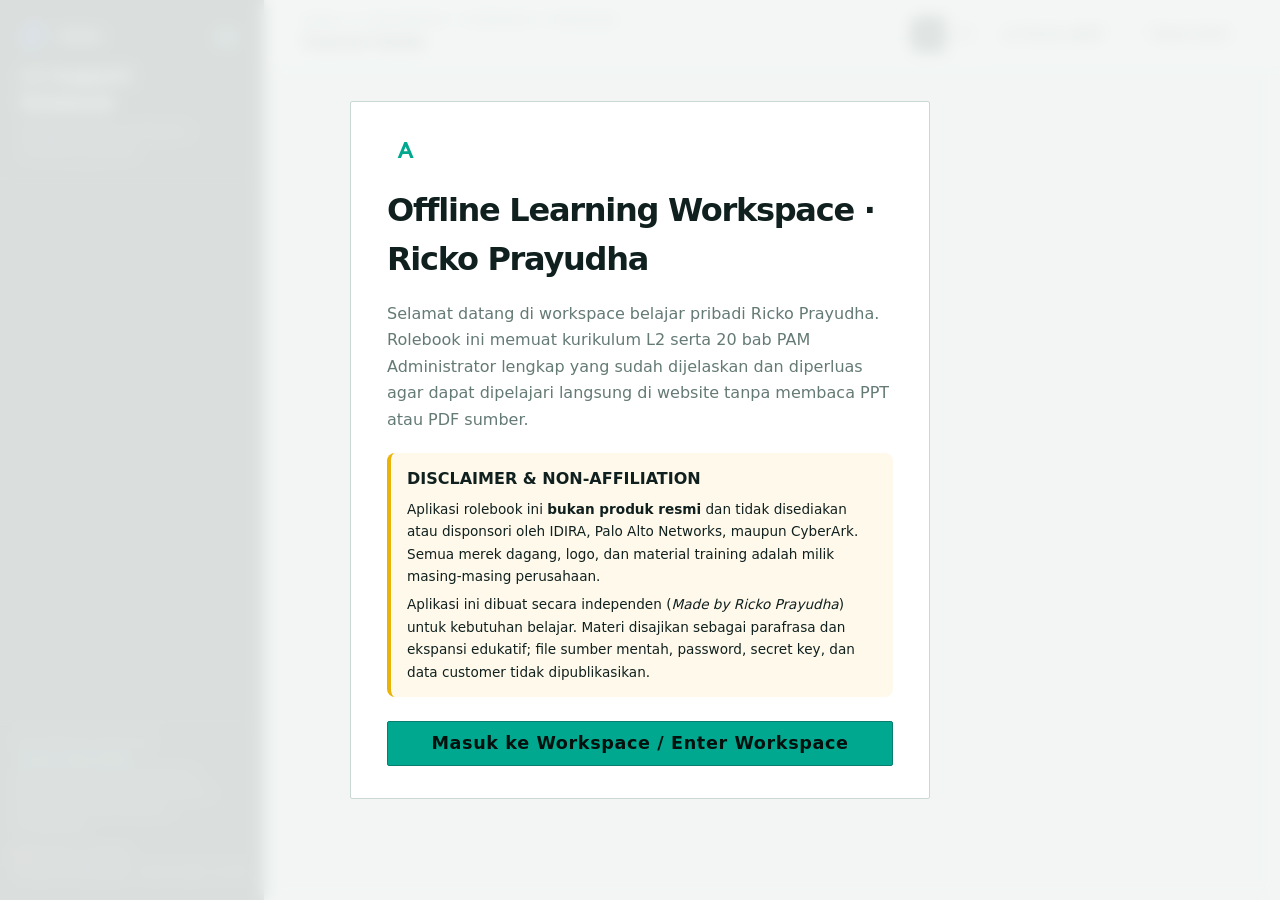
==== commit 156bb630: "feat(training): publish 20 self-contained PAM admin chapters" ====
--- a/index.html
+++ b/index.html
@@ -5,16 +5,17 @@
 <meta name="viewport" content="width=device-width,initial-scale=1">
 <meta name="theme-color" content="#0b1220">
 <title>IDIRA L2 Rolebook — formerly CyberArk</title>
-<link rel="stylesheet" href="rolebook-assets/rolebook.css?v=7">
+<link rel="stylesheet" href="rolebook-assets/rolebook.css?v=8">
 <link rel="stylesheet" href="rolebook-assets/rolebook-theme.css">
+<link rel="icon" href="rolebook-assets/icon-idira-logo.svg" type="image/svg+xml">
 </head>
 <body>
 <a class="skip" href="#mainContent">Skip to main content</a>
 <div class="app">
 <aside class="sidebar" aria-label="Course navigation">
-<div class="brand"><div><div class="brand-mark"><img class="brand-logo" src="rolebook-assets/icon-idira-logo.svg" alt="" aria-hidden="true"><span>IDIRA</span></div><h1>L2 Support Rolebook</h1><p>Offline learning workspace · formerly CyberArk</p></div><span class="tag version">v6</span></div>
+<div class="brand"><div><div class="brand-mark"><img class="brand-logo" src="rolebook-assets/icon-idira-logo.svg" alt="" aria-hidden="true"><span>IDIRA</span></div><h1>L2 Support Rolebook</h1><p>Offline learning workspace · formerly CyberArk</p></div><span class="tag version">v8</span></div>
 <nav class="nav" id="mainNav"></nav>
-<div class="sidebar-foot"><div id="watermark" style="font-size:0.65rem;color:var(--muted);text-transform:uppercase;letter-spacing:1px;font-weight:800;margin-bottom:12px">Rolebook Made By<br><strong style="color:var(--brand)">Ricko Prayudha</strong><br>Not affiliated with Idira/CyberArk</div><span class="sync-dot" id="syncDot"></span><span id="syncLabel">Loading progress</span><br><span id="lastSavedLabel"></span></div>
+<div class="sidebar-foot"><div id="watermark" style="font-size:0.65rem;color:var(--muted);text-transform:uppercase;letter-spacing:1px;font-weight:800;margin-bottom:12px">Rolebook Made By<br><strong style="color:var(--brand)">Ricko Prayudha</strong><br>Independent workspace<br>Not affiliated with IDIRA / Palo Alto Networks / CyberArk</div><span class="sync-dot" id="syncDot"></span><span id="syncLabel">Loading progress</span><br><span id="lastSavedLabel"></span></div>
 </aside>
 <div class="main">
 <header class="topbar"><div class="topbar-title"><div class="eyebrow" id="topEyebrow">IDIRA L2 Rolebook · formerly CyberArk</div><strong id="topTitle">Course home</strong></div><div class="top-actions"><div class="lang-group" aria-label="Language"><button data-action="lang" data-lang="id" aria-pressed="true">ID</button><button data-action="lang" data-lang="en" aria-pressed="false">EN</button></div><button class="icon-btn" data-action="focus" id="focusBtn" aria-pressed="false">Focus</button><button class="icon-btn" data-action="theme" id="themeBtn" aria-pressed="false">Theme</button></div></header>
@@ -29,15 +30,17 @@
 <script src="rolebook-assets/cyberark-docs-index.js"></script>
 <script src="rolebook-assets/reference-docs-atlas.js"></script>
 <script src="rolebook-assets/inject-cyberbrainer.js"></script>
-<script src="rolebook-assets/inject-idira-training.js"></script>
+<script src="rolebook-assets/idira-training-details.js?v=1"></script>
+<script src="rolebook-assets/idira-training-chapters.js?v=2"></script>
+<script src="rolebook-assets/inject-idira-training.js?v=4"></script>
 <script src="rolebook-assets/reference-deep-core.js"></script>
 <script src="rolebook-assets/reference-deep-objects.js"></script>
 <script src="rolebook-assets/reference-deep-architecture.js"></script>
 <script src="rolebook-assets/reference-finalize.js"></script>
 <script src="rolebook-assets/reference-expansion.js"></script>
 <script src="rolebook-assets/rolebook-library-helpers.js"></script>
-<script src="rolebook-assets/docs-explorer.js"></script>
-<script src="rolebook-assets/rolebook.js?v=7"></script>
+<script src="rolebook-assets/docs-explorer.js?v=2"></script>
+<script src="rolebook-assets/rolebook.js?v=8"></script>
 </body>
 </html>
 
--- a/rolebook-assets/rolebook.css
+++ b/rolebook-assets/rolebook.css
@@ -92,3 +92,30 @@
 .welcome-card{width:min(580px,100%);background:var(--surface);border:1px solid var(--line);border-radius:16px;box-shadow:0 18px 60px rgba(20,35,59,.2);padding:32px 36px;animation:fade .25s ease both}
 .welcome-card h2{margin:0;font-size:clamp(1.5rem,3vw,2rem);letter-spacing:-.04em}.welcome-card p{line-height:1.65}.welcome-card .version-warning{border-left:4px solid #eab308;padding:14px 16px;background:rgba(234,179,8,.08);border-radius:8px}
 @media(max-width:560px){.welcome-card{padding:25px 20px}.welcome-card h2{font-size:1.4rem}}
+
+/* Self-contained PAM Administrator chapters */
+.training-chapter{--chapter-accent:var(--brand);display:grid;gap:0;color:var(--ink);max-width:980px;margin:0 auto;padding-bottom:10px}
+.training-hero{position:relative;overflow:hidden;padding:30px;border:1px solid color-mix(in srgb,var(--chapter-accent) 34%,var(--line));border-radius:18px;background:linear-gradient(145deg,color-mix(in srgb,var(--chapter-accent) 12%,var(--surface)),var(--surface));box-shadow:0 14px 40px rgba(15,23,42,.08)}
+.training-hero:after{content:"";position:absolute;width:220px;height:220px;border-radius:999px;right:-90px;top:-110px;background:color-mix(in srgb,var(--chapter-accent) 14%,transparent)}
+.training-hero>*{position:relative;z-index:1}.training-hero h2{font-size:clamp(1.7rem,4vw,2.5rem);letter-spacing:-.045em;line-height:1.08;margin:8px 0 10px}.training-subtitle{font-size:1.02rem!important;line-height:1.7!important;max-width:760px;color:var(--ink2)!important;margin:0!important}
+.training-provenance{display:grid;gap:3px;margin-top:20px;padding:13px 15px;border-radius:11px;background:color-mix(in srgb,var(--surface) 82%,transparent);border:1px solid color-mix(in srgb,var(--chapter-accent) 24%,var(--line));font-size:.76rem;line-height:1.5;color:var(--muted)}
+.training-provenance strong{color:var(--chapter-accent);font-size:.78rem;text-transform:uppercase;letter-spacing:.05em}
+.training-intro{padding:26px 4px 8px}.training-intro p{font-size:1.02rem!important;line-height:1.78!important;color:var(--ink2)!important;margin:0 0 16px!important}.training-intro p:first-child:first-letter{float:left;font-size:3.3rem;line-height:.8;padding:8px 8px 0 0;color:var(--chapter-accent);font-weight:900}
+.training-mental{margin:10px 0 22px;padding:20px 22px;border-left:5px solid var(--chapter-accent);background:color-mix(in srgb,var(--chapter-accent) 8%,var(--surface2));border-radius:5px 14px 14px 5px}.training-mental span{display:block;font-size:.68rem;letter-spacing:.12em;font-weight:900;color:var(--chapter-accent);margin-bottom:6px}.training-mental p{font-size:1rem!important;line-height:1.72!important;margin:0!important;color:var(--ink)!important;font-weight:650}
+.training-objectives{border:1px solid var(--line);border-radius:14px;padding:20px 22px;background:var(--surface);margin-bottom:20px}.training-objectives h3{margin:0 0 12px!important;font-size:1.05rem!important}.training-check-list{list-style:none!important;padding:0!important;margin:0!important;display:grid;gap:8px}.training-check-list li{position:relative;padding:10px 12px 10px 37px!important;margin:0!important;border-radius:9px;background:var(--surface2);line-height:1.55!important;font-size:.88rem!important}.training-check-list li:before{content:"✓";position:absolute;left:12px;top:10px;width:18px;height:18px;border-radius:6px;display:grid;place-items:center;background:color-mix(in srgb,var(--chapter-accent) 18%,var(--surface));color:var(--chapter-accent);font-size:.7rem;font-weight:900}
+.training-toc{display:grid;grid-template-columns:repeat(2,minmax(0,1fr));gap:7px;padding:18px;border:1px solid var(--line);border-radius:14px;background:var(--surface2);margin-bottom:26px}.training-toc>strong{grid-column:1/-1;font-size:.72rem;letter-spacing:.1em;text-transform:uppercase;color:var(--muted);margin-bottom:3px}.training-toc a{display:flex;align-items:flex-start;gap:9px;padding:9px 10px;border-radius:8px;color:var(--ink2);font-size:.8rem;line-height:1.4;text-decoration:none;border:1px solid transparent}.training-toc a:hover{background:var(--surface);border-color:var(--chapter-accent);color:var(--ink)}.training-toc a span{color:var(--chapter-accent);font-weight:900;font-size:.7rem;padding-top:2px}
+.training-section{padding:28px 4px;border-top:1px solid var(--line);scroll-margin-top:18px}.training-section-head{display:flex;justify-content:space-between;align-items:flex-start;gap:16px;margin-bottom:16px}.training-section-head>div{display:flex;align-items:flex-start;gap:11px}.training-section-number{display:grid;place-items:center;min-width:31px;height:31px;border-radius:9px;background:color-mix(in srgb,var(--chapter-accent) 12%,var(--surface2));color:var(--chapter-accent);font-size:.7rem;font-weight:900}.training-section h3{font-size:1.32rem!important;letter-spacing:-.025em;margin:2px 0 0!important}.training-source-pages{font-size:.67rem;line-height:1.3;color:var(--muted);border:1px solid var(--line);border-radius:999px;padding:5px 8px;white-space:nowrap}.training-section>p{font-size:.96rem!important;line-height:1.76!important;color:var(--ink2)!important;margin:0 0 14px!important}.training-section>ul{padding-left:22px!important;margin:10px 0 16px!important}.training-section>ul li{font-size:.9rem!important;line-height:1.65!important;margin-bottom:7px!important;color:var(--ink2)!important}
+.training-term-grid{display:grid;grid-template-columns:repeat(2,minmax(0,1fr));gap:10px}.training-term-grid article{padding:15px;border:1px solid var(--line);border-radius:11px;background:var(--surface2)}.training-term-grid strong{display:block;color:var(--chapter-accent);font-size:.85rem;margin-bottom:5px}.training-term-grid p{font-size:.81rem!important;line-height:1.55!important;color:var(--ink2)!important;margin:0!important}
+.training-table-wrap{width:100%;overflow-x:auto;margin:18px 0;border:1px solid var(--line);border-radius:12px;background:var(--surface)}.training-table{border-collapse:collapse;width:100%;min-width:620px;font-size:.79rem}.training-table th{background:var(--surface2);color:var(--ink);text-align:left;font-size:.68rem;text-transform:uppercase;letter-spacing:.05em}.training-table th,.training-table td{padding:11px 12px;border-bottom:1px solid var(--line);vertical-align:top;line-height:1.5}.training-table td{color:var(--ink2)}.training-table tbody tr:last-child td{border-bottom:0}.training-table tbody tr:hover{background:color-mix(in srgb,var(--chapter-accent) 4%,var(--surface))}
+.training-callout{margin:18px 0;padding:16px 18px;border-radius:11px;border:1px solid var(--line);border-left:4px solid var(--chapter-accent);background:color-mix(in srgb,var(--chapter-accent) 6%,var(--surface2))}.training-callout.warning{border-left-color:var(--danger);background:color-mix(in srgb,var(--danger) 7%,var(--surface2))}.training-callout.l2{border-left-color:var(--accent);background:color-mix(in srgb,var(--accent) 8%,var(--surface2))}.training-callout strong{display:block;font-size:.84rem;margin-bottom:5px}.training-callout p{font-size:.84rem!important;line-height:1.6!important;color:var(--ink2)!important;margin:0!important}.training-flow-note{display:flex;gap:10px;align-items:flex-start;padding:13px 15px;border-radius:10px;background:var(--surface2);font-size:.82rem;line-height:1.5}.training-flow-note strong{color:var(--chapter-accent);white-space:nowrap}
+.training-operational{margin:24px 0;padding:24px;border:1px solid color-mix(in srgb,var(--chapter-accent) 28%,var(--line));border-radius:16px;background:linear-gradient(180deg,color-mix(in srgb,var(--chapter-accent) 5%,var(--surface)),var(--surface))}.training-operational>h3{font-size:1.35rem!important;margin:5px 0 18px!important}.training-detail-grid{display:grid;grid-template-columns:repeat(2,minmax(0,1fr));gap:12px}.training-detail-panel{padding:16px;border:1px solid var(--line);border-radius:11px;background:var(--surface)}.training-detail-panel h3{font-size:.92rem!important;margin:0 0 10px!important}.training-detail-panel.pitfalls{border-color:color-mix(in srgb,var(--danger) 35%,var(--line))}.training-detail-panel.evidence{border-color:color-mix(in srgb,var(--accent) 40%,var(--line))}
+.training-scenario{margin:28px 0;padding:26px;border-radius:16px;background:var(--nav);color:#fff;box-shadow:0 16px 40px rgba(2,12,27,.18)}.training-scenario h3{font-size:1.42rem!important;margin:6px 0 10px!important;color:#fff}.training-scenario>p{color:rgba(255,255,255,.78)!important;font-size:.92rem!important;line-height:1.65!important}.training-scenario ol{counter-reset:scenario;list-style:none;padding:0;margin:18px 0;display:grid;gap:10px}.training-scenario li{counter-increment:scenario;display:flex;gap:12px;color:rgba(255,255,255,.88);font-size:.86rem;line-height:1.55}.training-scenario li:before{content:counter(scenario);display:grid;place-items:center;min-width:25px;height:25px;border-radius:8px;background:var(--chapter-accent);color:#05241f;font-weight:900;font-size:.72rem}.training-scenario-result{padding:14px 16px;border-radius:10px;background:rgba(255,255,255,.08);border:1px solid rgba(255,255,255,.13)}.training-scenario-result strong{font-size:.78rem;color:var(--brand)}.training-scenario-result p{margin:4px 0 0!important;color:#fff!important;font-size:.84rem!important;line-height:1.55!important}
+.training-knowledge{padding:26px 4px;border-top:1px solid var(--line)}.training-knowledge>h3{font-size:1.25rem!important;margin:5px 0 15px!important}.training-knowledge details{border:1px solid var(--line);border-radius:11px;background:var(--surface);margin-bottom:8px;overflow:hidden}.training-knowledge summary{display:flex;align-items:flex-start;gap:10px;padding:14px 16px;cursor:pointer;font-size:.87rem;font-weight:750;line-height:1.5}.training-knowledge summary span{color:var(--chapter-accent);font-size:.7rem;padding-top:2px}.training-knowledge details[open] summary{background:var(--surface2);border-bottom:1px solid var(--line)}.training-knowledge details p{padding:14px 16px;margin:0!important;font-size:.86rem!important;line-height:1.65!important;color:var(--ink2)!important}
+.training-summary{display:grid;grid-template-columns:1fr 1fr;gap:14px;margin:18px 0 26px}.training-summary>div{padding:20px;border:1px solid var(--line);border-radius:13px;background:var(--surface2)}.training-summary h3{font-size:1rem!important;margin:0 0 10px!important}.training-summary ul{padding-left:20px!important;margin:0!important}.training-summary li{font-size:.82rem!important;line-height:1.55!important;margin-bottom:6px!important;color:var(--ink2)!important}.training-footer-note{display:grid;gap:3px;padding:15px 18px;border:1px dashed var(--line);border-radius:11px;text-align:center;color:var(--muted);font-size:.7rem}.training-footer-note strong{color:var(--ink2);font-size:.75rem}
+@media(max-width:760px){.training-hero{padding:23px 20px}.training-toc,.training-term-grid,.training-detail-grid,.training-summary{grid-template-columns:1fr}.training-section-head{display:block}.training-source-pages{display:inline-block;margin:8px 0 0 42px;white-space:normal}.training-section{padding:24px 0}.training-operational,.training-scenario{padding:20px}.training-table{min-width:560px}.training-intro p{font-size:.95rem!important}}
+
+/* Persistent navigation icon treatment */
+.nav-icon{width:32px;height:32px;flex:0 0 32px;display:grid;place-items:center;border:1px solid rgba(255,255,255,.1);border-radius:9px;background:rgba(255,255,255,.055);color:#b9c8d9;transition:.18s}
+.nav-icon svg{width:18px;height:18px}
+.nav-btn:hover .nav-icon,.nav-btn[aria-current=true] .nav-icon{color:#d9fff7;border-color:rgba(81,221,199,.38);background:rgba(0,168,143,.2)}
+@media(max-width:820px){.topbar{position:sticky;top:115px}.nav-btn{gap:7px;padding:8px 10px}.nav-icon{display:grid;width:28px;height:28px;flex-basis:28px;border-radius:8px}.nav-icon svg{width:17px;height:17px}}
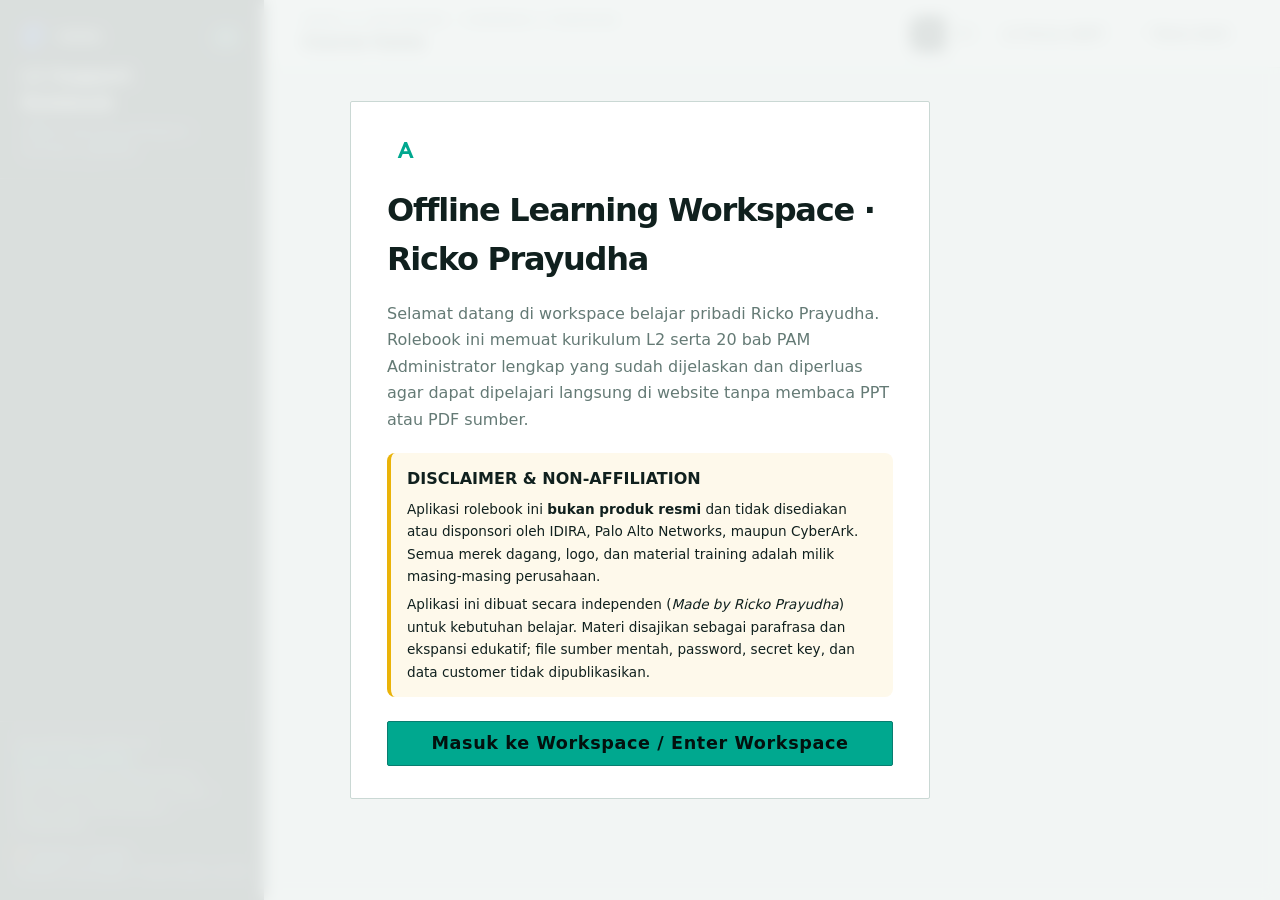
==== commit 4a517afb: "feat(training): add audited source addenda and rolebook analysis" ====
--- a/index.html
+++ b/index.html
@@ -5,7 +5,7 @@
 <meta name="viewport" content="width=device-width,initial-scale=1">
 <meta name="theme-color" content="#0b1220">
 <title>IDIRA L2 Rolebook — formerly CyberArk</title>
-<link rel="stylesheet" href="rolebook-assets/rolebook.css?v=8">
+<link rel="stylesheet" href="rolebook-assets/rolebook.css?v=9">
 <link rel="stylesheet" href="rolebook-assets/rolebook-theme.css">
 <link rel="icon" href="rolebook-assets/icon-idira-logo.svg" type="image/svg+xml">
 </head>
@@ -13,7 +13,7 @@
 <a class="skip" href="#mainContent">Skip to main content</a>
 <div class="app">
 <aside class="sidebar" aria-label="Course navigation">
-<div class="brand"><div><div class="brand-mark"><img class="brand-logo" src="rolebook-assets/icon-idira-logo.svg" alt="" aria-hidden="true"><span>IDIRA</span></div><h1>L2 Support Rolebook</h1><p>Offline learning workspace · formerly CyberArk</p></div><span class="tag version">v8</span></div>
+<div class="brand"><div><div class="brand-mark"><img class="brand-logo" src="rolebook-assets/icon-idira-logo.svg" alt="" aria-hidden="true"><span>IDIRA</span></div><h1>L2 Support Rolebook</h1><p>Offline learning workspace · formerly CyberArk</p></div><span class="tag version">v9</span></div>
 <nav class="nav" id="mainNav"></nav>
 <div class="sidebar-foot"><div id="watermark" style="font-size:0.65rem;color:var(--muted);text-transform:uppercase;letter-spacing:1px;font-weight:800;margin-bottom:12px">Rolebook Made By<br><strong style="color:var(--brand)">Ricko Prayudha</strong><br>Independent workspace<br>Not affiliated with IDIRA / Palo Alto Networks / CyberArk</div><span class="sync-dot" id="syncDot"></span><span id="syncLabel">Loading progress</span><br><span id="lastSavedLabel"></span></div>
 </aside>
@@ -32,7 +32,8 @@
 <script src="rolebook-assets/inject-cyberbrainer.js"></script>
 <script src="rolebook-assets/idira-training-details.js?v=1"></script>
 <script src="rolebook-assets/idira-training-chapters.js?v=2"></script>
-<script src="rolebook-assets/inject-idira-training.js?v=4"></script>
+<script src="rolebook-assets/idira-training-expansions.js?v=1"></script>
+<script src="rolebook-assets/inject-idira-training.js?v=5"></script>
 <script src="rolebook-assets/reference-deep-core.js"></script>
 <script src="rolebook-assets/reference-deep-objects.js"></script>
 <script src="rolebook-assets/reference-deep-architecture.js"></script>
@@ -40,7 +41,7 @@
 <script src="rolebook-assets/reference-expansion.js"></script>
 <script src="rolebook-assets/rolebook-library-helpers.js"></script>
 <script src="rolebook-assets/docs-explorer.js?v=2"></script>
-<script src="rolebook-assets/rolebook.js?v=8"></script>
+<script src="rolebook-assets/rolebook.js?v=9"></script>
 </body>
 </html>
 
--- a/rolebook-assets/rolebook.css
+++ b/rolebook-assets/rolebook.css
@@ -109,10 +109,13 @@
 .training-table-wrap{width:100%;overflow-x:auto;margin:18px 0;border:1px solid var(--line);border-radius:12px;background:var(--surface)}.training-table{border-collapse:collapse;width:100%;min-width:620px;font-size:.79rem}.training-table th{background:var(--surface2);color:var(--ink);text-align:left;font-size:.68rem;text-transform:uppercase;letter-spacing:.05em}.training-table th,.training-table td{padding:11px 12px;border-bottom:1px solid var(--line);vertical-align:top;line-height:1.5}.training-table td{color:var(--ink2)}.training-table tbody tr:last-child td{border-bottom:0}.training-table tbody tr:hover{background:color-mix(in srgb,var(--chapter-accent) 4%,var(--surface))}
 .training-callout{margin:18px 0;padding:16px 18px;border-radius:11px;border:1px solid var(--line);border-left:4px solid var(--chapter-accent);background:color-mix(in srgb,var(--chapter-accent) 6%,var(--surface2))}.training-callout.warning{border-left-color:var(--danger);background:color-mix(in srgb,var(--danger) 7%,var(--surface2))}.training-callout.l2{border-left-color:var(--accent);background:color-mix(in srgb,var(--accent) 8%,var(--surface2))}.training-callout strong{display:block;font-size:.84rem;margin-bottom:5px}.training-callout p{font-size:.84rem!important;line-height:1.6!important;color:var(--ink2)!important;margin:0!important}.training-flow-note{display:flex;gap:10px;align-items:flex-start;padding:13px 15px;border-radius:10px;background:var(--surface2);font-size:.82rem;line-height:1.5}.training-flow-note strong{color:var(--chapter-accent);white-space:nowrap}
 .training-operational{margin:24px 0;padding:24px;border:1px solid color-mix(in srgb,var(--chapter-accent) 28%,var(--line));border-radius:16px;background:linear-gradient(180deg,color-mix(in srgb,var(--chapter-accent) 5%,var(--surface)),var(--surface))}.training-operational>h3{font-size:1.35rem!important;margin:5px 0 18px!important}.training-detail-grid{display:grid;grid-template-columns:repeat(2,minmax(0,1fr));gap:12px}.training-detail-panel{padding:16px;border:1px solid var(--line);border-radius:11px;background:var(--surface)}.training-detail-panel h3{font-size:.92rem!important;margin:0 0 10px!important}.training-detail-panel.pitfalls{border-color:color-mix(in srgb,var(--danger) 35%,var(--line))}.training-detail-panel.evidence{border-color:color-mix(in srgb,var(--accent) 40%,var(--line))}
+.training-source-audit,.training-source-addendum,.training-rolebook-analysis{scroll-margin-top:18px;margin:28px 0;padding:25px;border-radius:17px}.training-source-audit{border:1px solid color-mix(in srgb,#0ea5e9 38%,var(--line));background:linear-gradient(145deg,color-mix(in srgb,#0ea5e9 8%,var(--surface)),var(--surface))}.training-source-addendum{border:1px solid color-mix(in srgb,var(--brand) 38%,var(--line));background:linear-gradient(145deg,color-mix(in srgb,var(--brand) 8%,var(--surface)),var(--surface))}.training-rolebook-analysis{border:1px solid color-mix(in srgb,#f59e0b 42%,var(--line));background:linear-gradient(145deg,color-mix(in srgb,#f59e0b 9%,var(--surface)),var(--surface))}.training-source-audit>h3,.training-source-addendum>h3,.training-rolebook-analysis>h3{font-size:1.38rem!important;letter-spacing:-.025em;margin:5px 0 9px!important}.training-source-audit>p,.training-expansion-disclaimer{font-size:.84rem!important;line-height:1.65!important;color:var(--ink2)!important;margin:0 0 18px!important}.training-expansion-disclaimer{padding:12px 14px;border-radius:10px;background:color-mix(in srgb,var(--surface) 78%,transparent);border:1px dashed var(--line)}
+.training-expansion-grid{display:grid;grid-template-columns:repeat(2,minmax(0,1fr));gap:13px}.training-expansion-card{min-width:0;padding:18px;border:1px solid var(--line);border-radius:13px;background:var(--surface);box-shadow:0 8px 25px rgba(15,23,42,.045)}.training-expansion-card.source{border-top:4px solid var(--brand)}.training-expansion-card.analysis{border-top:4px solid #f59e0b}.training-expansion-card header{display:flex;justify-content:space-between;align-items:flex-start;gap:12px;margin-bottom:11px}.training-expansion-card h4{font-size:1rem;line-height:1.32;letter-spacing:-.015em;margin:0;color:var(--ink)}.training-expansion-card header span{flex:0 0 auto;font-size:.62rem;line-height:1.3;color:var(--muted);border:1px solid var(--line);border-radius:999px;padding:4px 7px;max-width:44%;text-align:right}.training-expansion-card p{font-size:.85rem!important;line-height:1.68!important;color:var(--ink2)!important;margin:0 0 11px!important}.training-expansion-card ul{padding-left:20px!important;margin:9px 0 5px!important}.training-expansion-card li{font-size:.8rem!important;line-height:1.58!important;color:var(--ink2)!important;margin-bottom:6px!important}.training-expansion-card .training-table{min-width:520px}
+.training-command-list{display:grid;gap:8px;margin-top:13px}.training-command-list>div{display:grid;gap:5px;padding:10px 11px;border-radius:9px;background:var(--surface2);border:1px solid var(--line)}.training-command-list code{display:block;overflow-wrap:anywhere;white-space:normal;font-size:.75rem;color:var(--chapter-accent);font-weight:750}.training-command-list span{font-size:.74rem;line-height:1.48;color:var(--muted)}.training-rolebook-analysis .training-command-list code{color:#b45309}.training-rolebook-analysis>.training-detail-panel.artifacts{margin-top:14px;border-color:color-mix(in srgb,#f59e0b 38%,var(--line));background:color-mix(in srgb,#f59e0b 5%,var(--surface))}
 .training-scenario{margin:28px 0;padding:26px;border-radius:16px;background:var(--nav);color:#fff;box-shadow:0 16px 40px rgba(2,12,27,.18)}.training-scenario h3{font-size:1.42rem!important;margin:6px 0 10px!important;color:#fff}.training-scenario>p{color:rgba(255,255,255,.78)!important;font-size:.92rem!important;line-height:1.65!important}.training-scenario ol{counter-reset:scenario;list-style:none;padding:0;margin:18px 0;display:grid;gap:10px}.training-scenario li{counter-increment:scenario;display:flex;gap:12px;color:rgba(255,255,255,.88);font-size:.86rem;line-height:1.55}.training-scenario li:before{content:counter(scenario);display:grid;place-items:center;min-width:25px;height:25px;border-radius:8px;background:var(--chapter-accent);color:#05241f;font-weight:900;font-size:.72rem}.training-scenario-result{padding:14px 16px;border-radius:10px;background:rgba(255,255,255,.08);border:1px solid rgba(255,255,255,.13)}.training-scenario-result strong{font-size:.78rem;color:var(--brand)}.training-scenario-result p{margin:4px 0 0!important;color:#fff!important;font-size:.84rem!important;line-height:1.55!important}
 .training-knowledge{padding:26px 4px;border-top:1px solid var(--line)}.training-knowledge>h3{font-size:1.25rem!important;margin:5px 0 15px!important}.training-knowledge details{border:1px solid var(--line);border-radius:11px;background:var(--surface);margin-bottom:8px;overflow:hidden}.training-knowledge summary{display:flex;align-items:flex-start;gap:10px;padding:14px 16px;cursor:pointer;font-size:.87rem;font-weight:750;line-height:1.5}.training-knowledge summary span{color:var(--chapter-accent);font-size:.7rem;padding-top:2px}.training-knowledge details[open] summary{background:var(--surface2);border-bottom:1px solid var(--line)}.training-knowledge details p{padding:14px 16px;margin:0!important;font-size:.86rem!important;line-height:1.65!important;color:var(--ink2)!important}
 .training-summary{display:grid;grid-template-columns:1fr 1fr;gap:14px;margin:18px 0 26px}.training-summary>div{padding:20px;border:1px solid var(--line);border-radius:13px;background:var(--surface2)}.training-summary h3{font-size:1rem!important;margin:0 0 10px!important}.training-summary ul{padding-left:20px!important;margin:0!important}.training-summary li{font-size:.82rem!important;line-height:1.55!important;margin-bottom:6px!important;color:var(--ink2)!important}.training-footer-note{display:grid;gap:3px;padding:15px 18px;border:1px dashed var(--line);border-radius:11px;text-align:center;color:var(--muted);font-size:.7rem}.training-footer-note strong{color:var(--ink2);font-size:.75rem}
-@media(max-width:760px){.training-hero{padding:23px 20px}.training-toc,.training-term-grid,.training-detail-grid,.training-summary{grid-template-columns:1fr}.training-section-head{display:block}.training-source-pages{display:inline-block;margin:8px 0 0 42px;white-space:normal}.training-section{padding:24px 0}.training-operational,.training-scenario{padding:20px}.training-table{min-width:560px}.training-intro p{font-size:.95rem!important}}
+@media(max-width:760px){.training-hero{padding:23px 20px}.training-toc,.training-term-grid,.training-detail-grid,.training-summary,.training-expansion-grid{grid-template-columns:1fr}.training-section-head{display:block}.training-source-pages{display:inline-block;margin:8px 0 0 42px;white-space:normal}.training-section{padding:24px 0}.training-operational,.training-scenario,.training-source-audit,.training-source-addendum,.training-rolebook-analysis{padding:20px}.training-expansion-card header{display:block}.training-expansion-card header span{display:inline-block;max-width:none;text-align:left;margin-top:7px}.training-table{min-width:560px}.training-intro p{font-size:.95rem!important}}
 
 /* Persistent navigation icon treatment */
 .nav-icon{width:32px;height:32px;flex:0 0 32px;display:grid;place-items:center;border:1px solid rgba(255,255,255,.1);border-radius:9px;background:rgba(255,255,255,.055);color:#b9c8d9;transition:.18s}
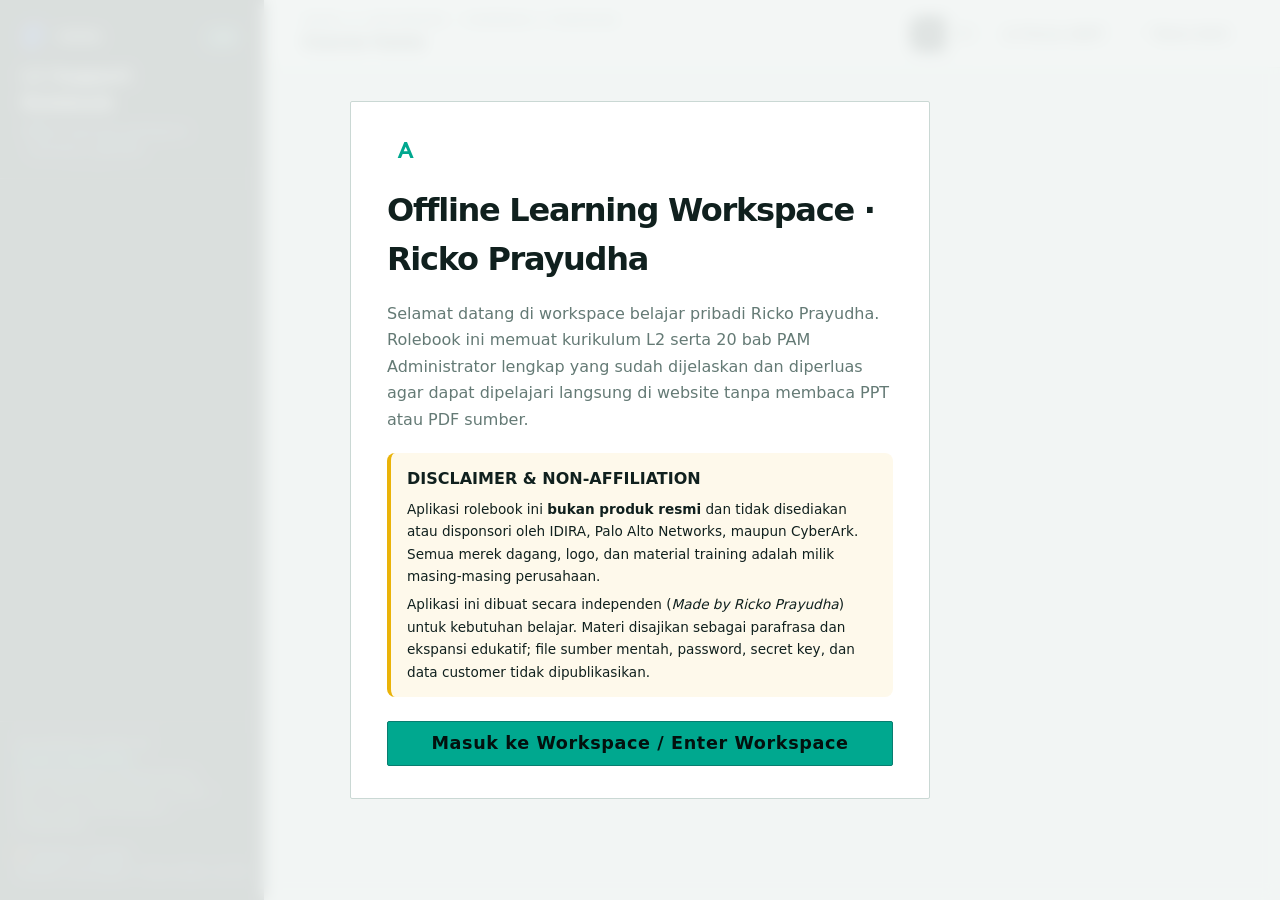
==== commit 24cd630f: "fix(ui): guard stale reader progress updates" ====
--- a/index.html
+++ b/index.html
@@ -13,7 +13,7 @@
 <a class="skip" href="#mainContent">Skip to main content</a>
 <div class="app">
 <aside class="sidebar" aria-label="Course navigation">
-<div class="brand"><div><div class="brand-mark"><img class="brand-logo" src="rolebook-assets/icon-idira-logo.svg" alt="" aria-hidden="true"><span>IDIRA</span></div><h1>L2 Support Rolebook</h1><p>Offline learning workspace · formerly CyberArk</p></div><span class="tag version">v9</span></div>
+<div class="brand"><div><div class="brand-mark"><img class="brand-logo" src="rolebook-assets/icon-idira-logo.svg" alt="" aria-hidden="true"><span>IDIRA</span></div><h1>L2 Support Rolebook</h1><p>Offline learning workspace · formerly CyberArk</p></div><span class="tag version">v10</span></div>
 <nav class="nav" id="mainNav"></nav>
 <div class="sidebar-foot"><div id="watermark" style="font-size:0.65rem;color:var(--muted);text-transform:uppercase;letter-spacing:1px;font-weight:800;margin-bottom:12px">Rolebook Made By<br><strong style="color:var(--brand)">Ricko Prayudha</strong><br>Independent workspace<br>Not affiliated with IDIRA / Palo Alto Networks / CyberArk</div><span class="sync-dot" id="syncDot"></span><span id="syncLabel">Loading progress</span><br><span id="lastSavedLabel"></span></div>
 </aside>
@@ -41,7 +41,7 @@
 <script src="rolebook-assets/reference-expansion.js"></script>
 <script src="rolebook-assets/rolebook-library-helpers.js"></script>
 <script src="rolebook-assets/docs-explorer.js?v=2"></script>
-<script src="rolebook-assets/rolebook.js?v=9"></script>
+<script src="rolebook-assets/rolebook.js?v=10"></script>
 </body>
 </html>
 
